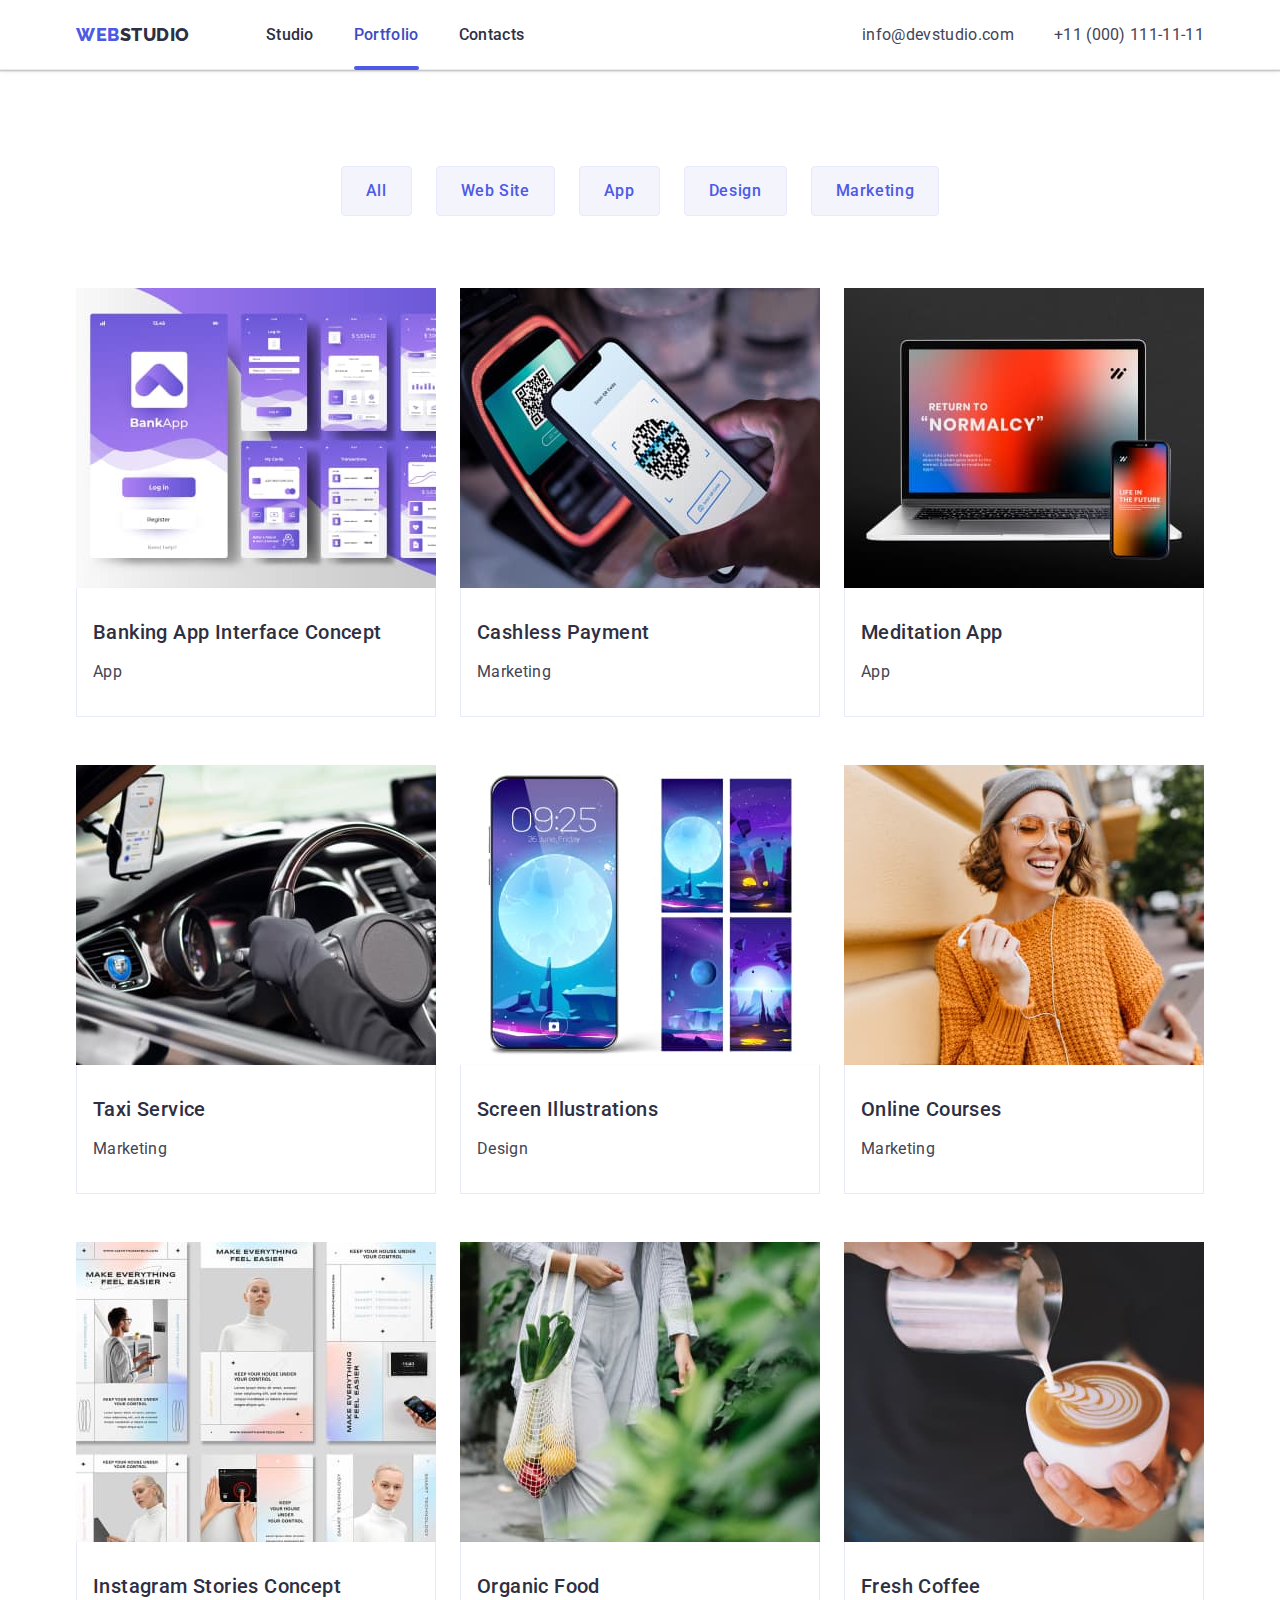
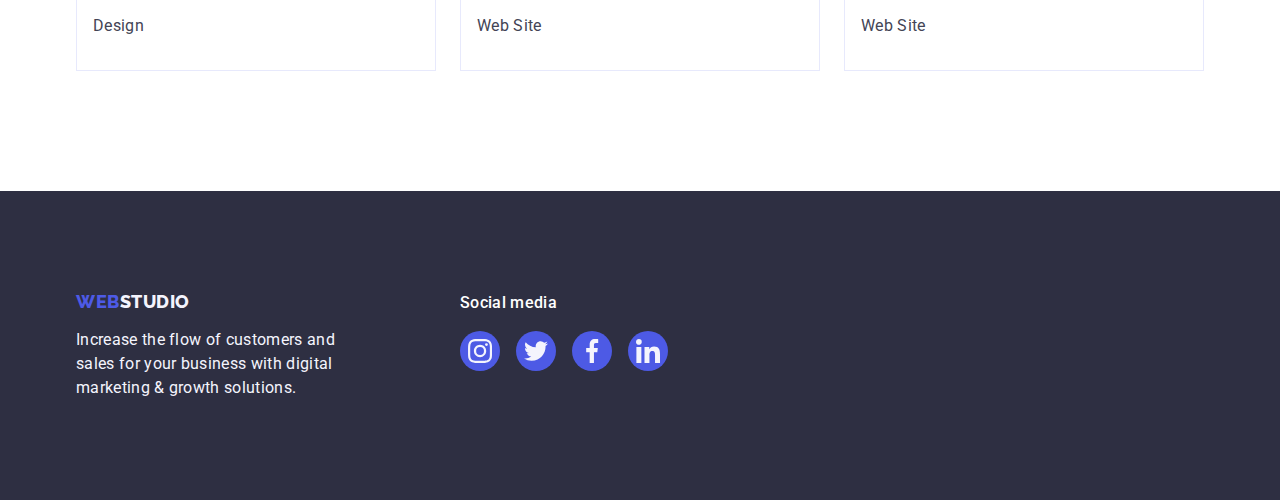
==== portfolio.html @ 05ad9bfc "Initial commit" ====
<!DOCTYPE html>
<html lang="en">
  <head>
    <meta charset="UTF-8" />
    <meta http-equiv="X-UA-Compatible" content="IE=edge" />
    <meta name="viewport" content="width=device-width, initial-scale=1.0" />
    <title>WebStudio</title>
    <link rel="preconnect" href="https://fonts.googleapis.com" />
    <link rel="preconnect" href="https://fonts.gstatic.com" crossorigin />
    <link
      href="https://fonts.googleapis.com/css2?family=Raleway:wght@800&family=Roboto:wght@400;500;700;900&display=swap"
      rel="stylesheet"
    />
    <link
      rel="stylesheet"
      href="https://cdnjs.cloudflare.com/ajax/libs/modern-normalize/1.1.0/modern-normalize.min.css"
    />
    <link rel="stylesheet" href="./css/styles.css" />
  </head>
  <body>
    <!-- Headers -->

    <header class="header-main">
      <!-- Navigation on the page -->

      <div class="header-container container">
        <nav class="site-nav">
          <a class="link top-link" href="./index.html"
            >Web<span class="top-logo">Studio</span></a
          >
          <ul class="list nav-list">
            <li class="item"><a class="link header-link" href="./index.html">Studio</a></li>
            <li class="item">
              <a class="link header-link active" href="./portfolio.html">Portfolio</a>
            </li>
            <li class="item"><a class="link header-link" href="">Contacts</a></li>
          </ul>
        </nav>
        <address class="site-cont">
          <ul class="list nav-list">
            <li class="item">
              <a class="link" href="mailto:info@devstudio.com"
                >info@devstudio.com</a
              >
            </li>
            <li class="item">
              <a class="link" href="tel:+110001111111">+11 (000) 111-11-11</a>
            </li>
          </ul>
        </address>
      </div>
    </header>

    <!-- Main block -->

    <main>
      <section class="section portfolio-main">
        <div class="container">
          <h1 class="visually-hidden">Portfolio</h1>

          <!-- Section button -->

            <ul class="list portfolio-list">
              <li class="portfolio-item">
                <button class="button in-btn" type="button">All</button>
              </li>
              <li class="portfolio-item">
                <button class="button in-btn" type="button">Web Site</button>
              </li>
              <li class="portfolio-item">
                <button class="button in-btn" type="button">App</button>
              </li>
              <li class="portfolio-item">
                <button class="button in-btn" type="button">Design</button>
              </li>
              <li class="portfolio-item">
                <button class="button in-btn" type="button">Marketing</button>
              </li>
            </ul>

          <!-- Section Cards -->


            <ul class="list card-list">
              <li class="card-item">
                <a class="link card-link" href="">
                  <div class="card-list-img-wrapper">
                    <img class="card-img"
                      src="./images/app/bankingapp.jpg"
                      alt="bankingapp"
                      width="360"
                    />
                    <p class="overlay">
                      14 Stylish and User-Friendly App Design Concepts · Task
                      Manager App · Calorie Tracker App · Exotic Fruit Ecommerce
                      App · Cloud Storage App
                    </p>
                  </div>
                      <div class="card-subtitle">
                        <h2 class="section-title card-title">
                        Banking App Interface Concept</h2>
                        <p class="section-card">App</p>
                      </div>
                </a>
              </li>

              <li class="card-item">
                <a class="link card-link" href="">
                  <div class="card-list-img-wrapper">
                    <img class="card-img"
                      src="./images/app/cashless.jpg"
                      alt="cashlesspayment"
                      width="360"
                    />
                    <p class="overlay">
                      14 Stylish and User-Friendly App Design Concepts · Task
                      Manager App · Calorie Tracker App · Exotic Fruit Ecommerce
                      App · Cloud Storage App
                    </p>
                  </div>
                    <div class="card-subtitle">
                      <h2 class="section-title card-title">Cashless Payment</h2>
                      <p class="section-card">Marketing</p>
                    </div>
                </a>
              </li>

              <li class="card-item">
                <a class="link card-link" href="">
                  <div class="card-list-img-wrapper">
                    <img class="card-img"
                      src="./images/app/meditationapp.jpg"
                      alt="meditationapp"
                      width="360"
                    />
                    <p class="overlay">
                      14 Stylish and User-Friendly App Design Concepts · Task
                      Manager App · Calorie Tracker App · Exotic Fruit Ecommerce
                      App · Cloud Storage App
                    </p>
                  </div>
                  <div class="card-subtitle">
                    <h2 class="section-title card-title">Meditation App</h2>
                    <p class="section-card">App</p>
                  </div>
                </a>
              </li>

              <li class="card-item">
                <a class="link card-link" href="">
                  <div class="card-list-img-wrapper">
                    <img class="card-img"
                      src="./images/app/taxiservice.jpg"
                      alt="taxiservice"
                      width="360"
                    />
                    <p class="overlay">
                      14 Stylish and User-Friendly App Design Concepts · Task
                      Manager App · Calorie Tracker App · Exotic Fruit Ecommerce
                      App · Cloud Storage App
                    </p>
                  </div>
                  <div class="card-subtitle">
                    <h2 class="section-title card-title">Taxi Service</h2>
                    <p class="section-card">Marketing</p>
                  </div>
                </a>
              </li>

              <li class="card-item">
                <a class="link card-link" href="">
                  <div class="card-list-img-wrapper">
                    <img class="card-img"
                      src="./images/app/screenillustration.jpg"
                      alt="screenillustration"
                      width="360"
                    />
                    <p class="overlay">
                      14 Stylish and User-Friendly App Design Concepts · Task
                      Manager App · Calorie Tracker App · Exotic Fruit Ecommerce
                      App · Cloud Storage App
                    </p>
                  </div>
                  <div class="card-subtitle">
                    <h2 class="section-title card-title">Screen Illustrations</h2>
                    <p class="section-card">Design</p>
                  </div>
                </a>
              </li>

              <li class="card-item">
                <a class="link card-link" href="">
                  <div class="card-list-img-wrapper">
                    <img class="card-img"
                      src="./images/app/onlinecourses.jpg"
                      alt="onlinecourses"
                      width="360"
                    />
                    <p class="overlay">
                      14 Stylish and User-Friendly App Design Concepts · Task
                      Manager App · Calorie Tracker App · Exotic Fruit Ecommerce
                      App · Cloud Storage App
                    </p>
                  </div>
                  <div class="card-subtitle">
                    <h2 class="section-title card-title">Online Courses</h2>
                    <p class="section-card">Marketing</p>
                  </div>
                </a>
              </li>

              <li class="card-item">
                <a class="link card-link" href="">
                  <div class="card-list-img-wrapper">
                    <img class="card-img"
                      src="./images/app/instagramstories.jpg"
                      alt="instagramstories"
                      width="360"
                    />
                    <p class="overlay">
                      14 Stylish and User-Friendly App Design Concepts · Task
                      Manager App · Calorie Tracker App · Exotic Fruit Ecommerce
                      App · Cloud Storage App
                    </p>
                  </div>
                  <div class="card-subtitle">
                    <h2 class="section-title card-title">
                      Instagram Stories Concept
                    </h2>
                    <p class="section-card">Design</p>
                  </div>
                </a>
              </li>

              <li class="card-item">
                <a class="link card-link" href="">
                    <div class="card-list-img-wrapper">
                      <img class="card-img"
                        src="./images/app/organicfood.jpg"
                        alt="organicfood"
                        width="360"
                      />
                      <p class="overlay">
                        14 Stylish and User-Friendly App Design Concepts · Task
                        Manager App · Calorie Tracker App · Exotic Fruit Ecommerce
                        App · Cloud Storage App
                      </p>
                    </div>
                  <div class="card-subtitle">
                    <h2 class="section-title card-title">Organic Food</h2>
                    <p class="section-card">Web Site</p>
                  </div>
                </a>
              </li>
              <li class="card-item">
                <a class="link card-link" href="">
                  <div class="card-list-img-wrapper">
                    <img class="card-img" src="./images/app/coffee.jpg" alt="coffee" width="360" />
                    <p class="overlay">
                      14 Stylish and User-Friendly App Design Concepts · Task
                      Manager App · Calorie Tracker App · Exotic Fruit Ecommerce
                      App · Cloud Storage App
                    </p>
                  </div>
                  <div class="card-subtitle">
                    <h2 class="section-title card-title">Fresh Coffee</h2>
                    <p class="section-card">Web Site</p>
                  </div>
                </a>
              </li>
            </ul>
</div>
      </section>
    </main>

    <!-- Footer -->

    <footer class="footer">
      <div class="container footer-main">
                  <div class="logo" >
                    <a class="link footer-link" href="./index.html"
                      >Web<span class="under-logo">Studio</span></a>
                    <p class="section-item slogan">
                      Increase the flow of customers and sales for your business with
                      digital marketing & growth solutions.
                    </p>
                  </div>

                      <!-- Footer icons -->

                  <div class="icons">
                    <p class="section-item footer-section-item">Social media</p>
                    <ul class="list socials footer-socials">
                      <li class="socials-items">
                        <a  class="socials-link link footer-social-link" href="https://instagram.com" target="_blank" rel="noopener noreferrer"
                        aria-label="Instagram icon">
                          <svg class="socials-icons" width="24" height="24">
                            <use href="./images/icon.svg#icon-instagram"></use>
                          </svg>
                        </a>
                      </li>
                      <li class="socials-items">
                        <a class="socials-link link footer-social-link" href="https://twitter.com" target="_blank" rel="noopener noreferrer"
                        aria-label="Twitter icon">
                          <svg class="socials-icons" width="24" height="24">
                            <use href="./images/icon.svg#icon-twitter"></use>
                          </svg>
                        </a>
                      </li>
                      <li class="socials-items">
                        <a class="socials-link link footer-social-link" href="https://facebook.com" target="_blank" rel="noopener noreferrer"
                        aria-label="Facebook icon">
                          <svg class="socials-icons" width="24" height="24">
                            <use href="./images/icon.svg#icon-facebook"></use>
                          </svg>
                        </a>
                      </li>
                      <li class="socials-items">
                        <a class="socials-link link footer-social-link" href="https://linkedin.com" target="_blank" rel="noopener noreferrer"
                        aria-label="Linkedin icon">
                          <svg class="socials-icons" width="24" height="24">
                            <use href="./images/icon.svg#icon-linkedin"></use>
                          </svg>
                        </a>
                      </li>
                    </ul>
                  </div>
        </div>

    </footer>
  </body>
</html>
---- css/styles.css ----
:root {
  /* Fonts */
  --primary-font: 'Roboto', sans-serif;
  --secondary-font: 'Raleway', sans-serif;
  /* bg color */
  --primary-bg-color: #ffffff;
  --secondary-bg-color: #2e2f42;
  --light-bg-color: #f4f4fd;
  --primary-brand-color: #4d5ae5;
  --action-color: #404bbf;
  --accent-color: #e7e9fc;
  --success-color: #31d0aa;
  --modal-bg-color: #fcfcfc;
  --modal-icon-bg-color: #d9d9d9;
  /* text color */
  --body-text-color: #434455;
  --subtle-text-color: #8e8f99;

  --animation-base: 250ms cubic-bezier(0.4, 0, 0.2, 1);
}

/* base style */

body {
  background-color: var(--primary-bg-color);
  font-family: var(--primary-font);
  font-style: normal;
  font-weight: 400;
  font-size: 16px;
  line-height: 1.5;
  letter-spacing: 0.02em;
  color: var(--body-text-color);
}
/* container */

.container {
  /* width: 100%; */
  width: 1158px;
  padding: 0px 15px;
  margin: 0 auto;
}

.visually-hidden {
  position: absolute;
  width: 1px;
  height: 1px;
  margin: -1px;
  border: 0;
  padding: 0;
  white-space: nowrap;
  clip-path: inset(100%);
  clip: rect(0 0 0 0);
  overflow: hidden;
}

img {
  display: block;
  max-width: 100%;
  height: auto;
}

/* reset */

p,
h1,
h2,
h3,
h4,
h5 {
  margin: 0;
}

ul {
  margin: 0;
  padding-left: 0;
}

.list {
  list-style: none;
}

.link {
  text-decoration: none;
}

/* button */

/* Site nav */

.header-main {
  border-bottom: 1px solid var(--accent-color);
  box-shadow: 0px 2px 1px rgba(46, 47, 66, 0.08),
    0px 1px 1px rgba(46, 47, 66, 0.16), 0px 1px 6px rgba(46, 47, 66, 0.08);
}

.header-container {
  display: flex;
  align-items: center;
}

.site-nav {
  display: flex;
  align-items: center;
}

.nav-list {
  display: flex;
}

.nav-list .item:not(:last-child) {
  margin-right: 40px;
}

.site-nav .link.top-link {
  margin-right: 76px;

  color: var(--primary-brand-color);
  font-family: var(--secondary-font);
  font-style: normal;
  font-weight: 800;
  font-size: 18px;
  line-height: 1.17;
  letter-spacing: 0.03em;
  text-transform: uppercase;
}

.site-nav .top-logo {
  color: var(--secondary-bg-color);
  font-family: var(--secondary-font);
  font-style: normal;
  font-weight: 800;
  font-size: 18px;
  line-height: 1.17;
  letter-spacing: 0.03em;
  text-transform: uppercase;
}

.site-nav .link {
  padding-top: 24px;
  padding-bottom: 24px;

  color: var(--secondary-bg-color);
  font-style: normal;
  font-weight: 500;
  transition: color var(--animation-base);
}

.site-nav .link:hover,
.site-nav .link:focus {
  color: var(--action-color);
}

.site-cont .link {
  color: var(--body-text-color);
  font-style: normal;
  transition: color var(--animation-base);
}

.site-cont .link:hover,
.site-cont .link:focus {
  color: var(--action-color);
  }

.site-cont {
  font-style: normal;
  margin-left: auto;
}

.header-link {
  position: relative;
}

.header-link::after {
  content: '';
  position: absolute;
  left: 0;
  bottom: -2px;

  display: block;
  width: 100%;
  height: 4px;
  border-radius: 2px;

  transform: scaleX(0);
  transition: color var(--animation-base);
}

.header-link.active {
  color: var(--action-color);
}

.header-link.active::after,
.header-link:hover::after,
.header-link:focus::after {
  background-color: var(--primary-brand-color);
  transform: scaleX(1);
}

/* Hero */
.hero-main {
  max-width: 1440px;
  margin: 0 auto;
  padding-top: 188px;
  padding-bottom: 188px;
  background-image: linear-gradient(
      rgba(46, 47, 66, 0.7),
      rgba(46, 47, 66, 0.7)
    ),
    url(../images/hero/people.jpg);
  background-color: var(--secondary-bg-color);
  background-repeat: no-repeat;
  background-position: center;
  background-size: cover;
}

.hero-title {
  display: block;
  margin-left: auto;
  margin-right: auto;
  margin-bottom: 48px;
  max-width: 496px;

  font-weight: 700;
  font-size: 56px;
  line-height: 1.07;
  text-align: center;
  letter-spacing: 0.02em;
  color: var(--primary-bg-color);
}

.hero-button {
  display: block;
  margin-left: auto;
  margin-right: auto;
  padding: 16px 32px;

  min-width: 169px;
  height: 56px;

  font-family: inherit;
  font-weight: 500;
  font-size: 16px;
  line-height: 1.5;
  align-items: center;
  letter-spacing: 0.04em;
  color: var(--primary-bg-color);
  cursor: pointer;
  background-color: var(--primary-brand-color);
  box-shadow: 0px 4px 4px rgba(0, 0, 0, 0.15);
  border-radius: 4px;
  border: none;
  transition: background-color var(--animation-base);
}

.hero-button:hover,
.hero-button:focus {
  background-color: var(--action-color);
}

/* Section */

.section-title {
  font-weight: 700;
  font-size: 36px;
  line-height: 1.11;
  letter-spacing: 0.02em;
  text-align: center;
  text-transform: capitalize;
  color: var(--secondary-bg-color);
}

.section-subtitle {
  font-weight: 500;
  font-size: 20px;
  line-height: 1.2;
  letter-spacing: 0.02em;
  color: var(--secondary-bg-color);
}

/* Section feature */

.feature-main {
  padding-top: 120px;
  padding-bottom: 120px;
}

.feature-list {
  display: flex;
  gap: 24px;
}

.feature-icon-top {
  display: flex;
  align-items: center;
  justify-content: center;
  width: 264px;
  height: 112px;
  margin-bottom: 8px;

  background: var(--light-bg-color);
  border-radius: 4px;
}

.feature-list-it {
  flex-basis: calc((100% - 72px) / 4);
}

.section-subtitle {
  margin-bottom: 8px;
}

/* Section  What are we doing  */

.doing-main {
  padding-bottom: 120px;
}

.doing-main .section-title {
  margin-bottom: 72px;
}

.doing-list {
  display: flex;
}

.doing-items:not(:last-child) {
  margin-right: 24px;
}

/* Section Team */

.team {
  /* max-width: 1440px; */
  margin: 0 auto;
  padding-top: 120px;
  padding-bottom: 120px;
  background-color: var(--light-bg-color);
}

.team-item {
  background-color: var(--primary-bg-color);
  box-shadow: 0px 1px 6px rgba(46, 47, 66, 0.08),
    0px 1px 1px rgba(46, 47, 66, 0.16), 0px 2px 1px rgba(46, 47, 66, 0.08);
  border-radius: 0px 0px 4px 4px;
}

.team-title {
  margin-bottom: 72px;
}

.team-list {
  display: flex;
}

.team-subtitle {
  /* margin-bottom: 8px; */
  padding: 32px 0;
  border-radius: 0px 0px 4px 4px;
}

.team-list .team-item:not(:last-child) {
  margin-right: 24px;
}

.team-subtitle > .section-subtitle,
.team-subtitle > .section-item {
  text-align: center;
}

/* Customer styles */

.customer-section {
  padding-top: 120px;
  padding-bottom: 120px;
}
.container {
}

.customer-title {
  margin-bottom: 72px;
  line-height: 1.1;
}
.clients-list {
  display: flex;
  align-items: center;
  gap: 24px;
}
.list {
}
.clients-items {
  display: flex;
  justify-content: center;
  width: calc(100% - 120px / 6);
}

.clients-link {
  display: flex;
  align-items: center;
  justify-content: center;
  width: 168px;
  height: 88px;

  border: 1px solid var(--subtle-text-color);
  border-radius: 4px;
  color: var(--subtle-text-color);
  transition: color var(--animation-base), border-color var(--animation-base) ;
}

.clients-link:hover,
.clients-link:focus {
  border-color: var(--action-color);
  color: var(--action-color);
}

.clients-icons {
  fill: currentColor;
}

/* Socials icons */

.list {
}

.socials {
  display: flex;
  justify-content: center;
  gap: 24px;
}
.socials-items {
}

.socials-link {
  display: flex;
  justify-content: center;
  align-items: center;

  width: 40px;
  height: 40px;

  fill: var(--light-bg-color);
  background-color: var(--primary-brand-color);
  border-radius: 50%;
  transition: background-color var(--animation-base);
}

.socials-link:hover,
.socials-link:focus {
  background-color: var(--action-color);
}

/* Section button */

/* .button {
  font-family: inherit;
  font-weight: 500;
  font-size: 16px;
  line-height: 1.5;
  letter-spacing: 0.04em;
  color: var(--primary-brand-color);
  background-color: var(--light-bg-color);
  transition: color var(--animation-base), background-color var(--animation-base);
} */

/* action filter */

/* .button:hover,
.button:focus {
  font-family: inherit;
  font-weight: 500;
  font-size: 16px;
  line-height: 1.5;
  align-items: center;
  letter-spacing: 0.04em;
  color: var(--primary-bg-color);
  cursor: pointer;
  background-color: var(--action-color);
} */

/* Section card */

.card-title {
  font-weight: 500;
  font-size: 20px;
  line-height: 1.2;
}

.section-card {
  font-family: inherit;
  font-weight: 400;
  font-size: 16px;
  line-height: 1.5;
  letter-spacing: 0.02em;
  color: var(--body-text-color);
}

.card-link {
  display: block;
  transition: box-shadow var(--animation-base);

}

.card-link:hover,
.card-link:focus {
  box-shadow: 0px 1px 6px rgba(46, 47, 66, 0.08),
    0px 1px 1px rgba(46, 47, 66, 0.16), 0px 2px 1px rgba(46, 47, 66, 0.08);
}

/* Footer */

.footer {
  /* max-width: 1440px; */
  margin: 0 auto;
  padding: 100px 0;
  background-color: var(--secondary-bg-color);
}

.footer-main {
  display: flex;
  gap: 120px;
  align-items: baseline;
}

.footer .link {
  color: var(--primary-brand-color);
  font-family: var(--secondary-font);
  font-style: normal;
  font-weight: 800;
  font-size: 18px;
  line-height: 1.17;
  letter-spacing: 0.03em;
  text-transform: uppercase;
}

.footer .under-logo {
  color: var(--light-bg-color);
  font-family: var(--secondary-font);
  font-style: normal;
  font-weight: 800;
  font-size: 18px;
  line-height: 1.17;
  letter-spacing: 0.03em;
  text-transform: uppercase;
}

.under-logo {
  display: inline-block;
}

.footer-link {
  display: inline-block;
  margin-bottom: 16px;
}

.slogan {
  max-width: 264px;

  color: var(--light-bg-color);
}

.footer-socials {
  gap: 16px;
}

.footer-section-item {
  margin-bottom: 16px;

  font-weight: 500;
  font-size: 16px;
  line-height: 1.5;
  letter-spacing: 0.02em;

  color: var(--primary-bg-color);
}

.footer-social-link:hover,
.footer-social-link:focus {
  background-color: var(--success-color);
}

/* Section Portfolio */

/* Section button */
  
.portfolio-main {
  padding-top: 96px;
  padding-bottom: 120px;
}

.portfolio-list {
  display: flex;
  flex-direction: row;
  justify-content: center;
  align-items: center;
  margin-left: auto;
  margin-right: auto;
  gap: 24px;
  margin-bottom: 72px;
}

.in-btn {
  padding: 12px 24px;
  border: 1px solid var(--accent-color);
  border-radius: 4px;

  font-family: inherit;
  font-weight: 500;
  font-size: 16px;
  line-height: 1.5;
  letter-spacing: 0.04em;
  cursor: pointer;
  align-items: center;

  color: var(--primary-brand-color);
  background-color: var(--light-bg-color);
  transition: color var(--animation-base), background-color var(--animation-base),
  box-shadow var(--animation-base), border var(--animation-base);
}

.in-btn:hover,
.in-btn:focus {
  box-shadow: 0px 3px 1px rgba(0, 0, 0, 0.1), 0px 2px 1px rgba(0, 0, 0, 0.08),
    0px 2px 2px rgba(0, 0, 0, 0.12);
  border: 1px solid transparent;
  color: var(--primary-bg-color);
  background-color: var(--action-color);
}

.card-wrapper {
  padding-bottom: 120px;
}

.card-list {
  display: flex;
  flex-wrap: wrap;
  column-gap: 24px;
  row-gap: 48px;
}

.card-link {
  
}

.card-item {
  flex-basis: calc((100% - 48px) / 3);
  transition: box-shadow var(--animation-base);
}

.card-item:hover,
.card-item:focus {
  box-shadow: 0px 1px 6px rgba(46, 47, 66, 0.08),
    0px 1px 1px rgba(46, 47, 66, 0.16), 0px 2px 1px rgba(46, 47, 66, 0.08);
}

.card-subtitle {
  display: flex;
  flex-direction: column;
  justify-content: center;
  align-items: flex-start;
  gap: 8px;
  border: 1px solid var(--accent-color);
  border-top: none;
  padding: 32px 16px;
}

.card-title {
  margin-bottom: 8px;
}

.card-list-img-wrapper {
  position: relative;
  overflow: hidden;
}

.overlay {
  position: absolute;
  top: 0;
  left: 0;
  width: 100%;
  height: 100%;
  overflow: auto;

  transform: translateY(100%);
  transition: transform var(--animation-base);

  color: var(--light-bg-color);
  background-color: var(--primary-brand-color);
  font-family: inherit;
  font-style: normal;
  font-weight: 400;
  font-size: 16px;
  line-height: 1.5;
  letter-spacing: 0.02em;
  padding: 40px 32px 164px 32px;
}

.card-link:hover .overlay,
.card-link:focus .overlay  {
  transform: translate(0, 0);
}

/**
  |============================
  | Modal styles
  |============================
*/

.backdrop {
  position: fixed;
  top: 0;
  left: 0;
  right: 0;
  bottom: 0;
  z-index: 100;

  background-color: rgba(46, 47, 66, 0.4);
  backdrop-filter: blur(6px);

  transition: opacity var(--animation-base), visibility var(--animation-base);
}

.backdrop.is-hidden {
  opacity: 0;
  visibility: hidden;
  pointer-events: none;
}

.modal {
  position: absolute;
  top: 50%;
  left: 50%;
  transform: translate(-50%, -50%);
  width: 408px;
  min-height: 584px;
  padding: 24px;

  background-color: var(--modal-bg-color);
  border-radius: 4px;
  box-shadow: 0px 1px 1px rgba(0, 0, 0, 0.14), 0px 1px 3px rgba(0, 0, 0, 0.12),
    0px 2px 1px rgba(0, 0, 0, 0.2);
}

.modal-btn {
  position: absolute;
  top: 24px;
  right: 24px;

  display: flex;
  justify-content: center;
  align-items: center;
  width: 24px;
  height: 24px;
  padding: 0;

  border-radius: 50%;
  cursor: pointer;
  color: var(--secondary-bg-color);
  background-color: var(--accent-color);
  border: 1px solid rgba(0, 0, 0, 0.1);
  transition: background-color var(--animation-base);
}

.modal-btn:hover,
.modal-btn:focus {
  background-color: var(--action-color);
  }

  .modal-btn:hover .modal-icon,
  .modal-btn:focus .modal-icon {
    fill: var(--primary-bg-color);
  }

.modal-icon {
  transition: fill var(--animation-base);
}
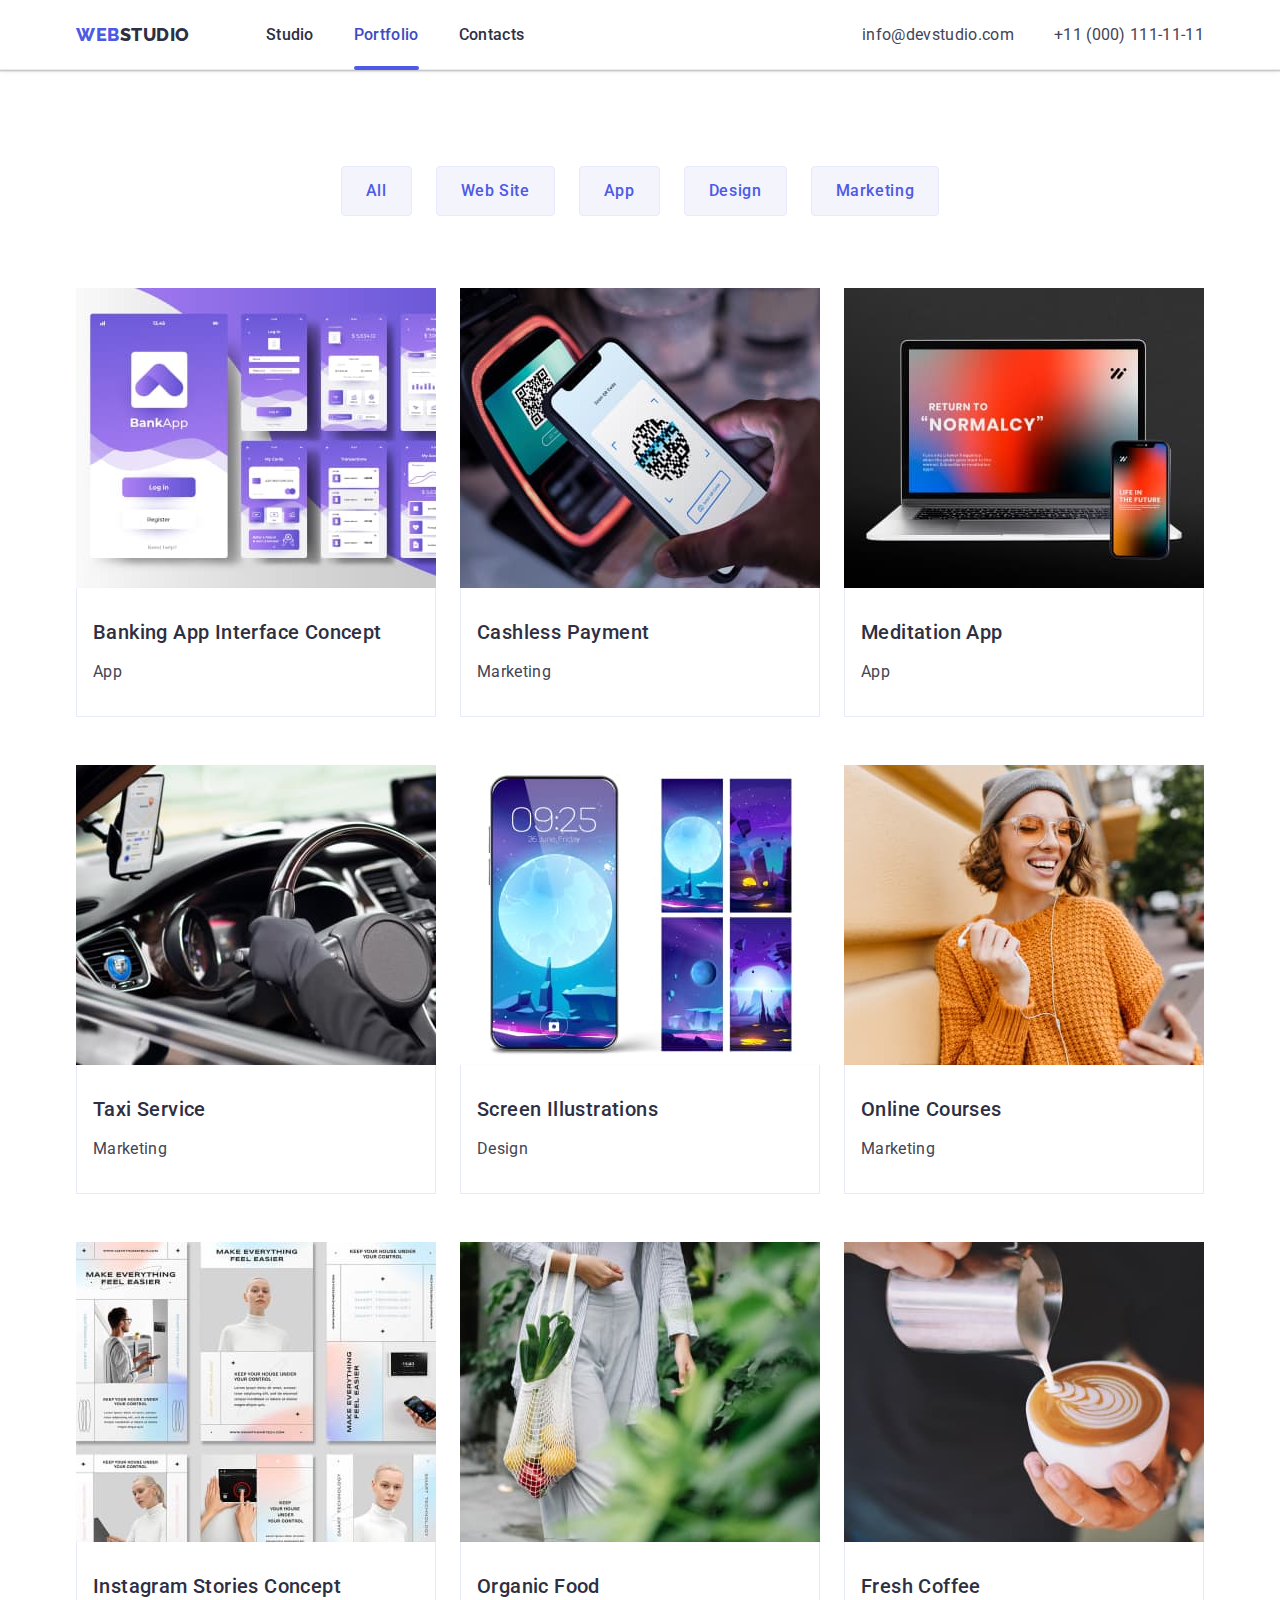
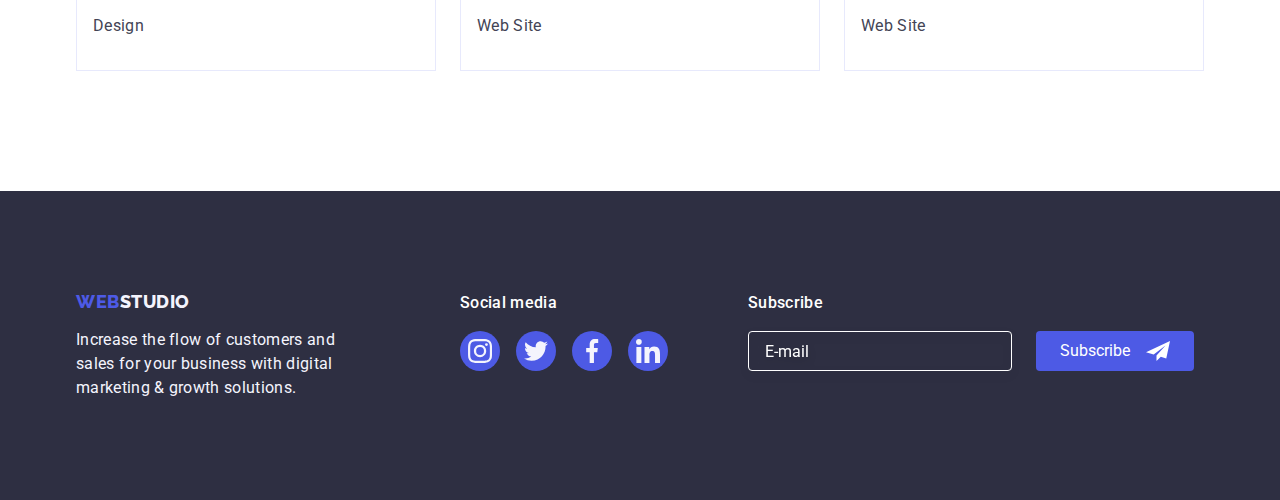
==== commit 55c15c88: "check footer" ====
--- a/portfolio.html
+++ b/portfolio.html
@@ -274,59 +274,70 @@
     </main>
 
     <!-- Footer -->
-
+    
     <footer class="footer">
       <div class="container footer-main">
-                  <div class="logo" >
-                    <a class="link footer-link" href="./index.html"
-                      >Web<span class="under-logo">Studio</span></a>
-                    <p class="section-item slogan">
-                      Increase the flow of customers and sales for your business with
-                      digital marketing & growth solutions.
-                    </p>
-                  </div>
-
-                      <!-- Footer icons -->
-
-                  <div class="icons">
-                    <p class="section-item footer-section-item">Social media</p>
-                    <ul class="list socials footer-socials">
-                      <li class="socials-items">
-                        <a  class="socials-link link footer-social-link" href="https://instagram.com" target="_blank" rel="noopener noreferrer"
-                        aria-label="Instagram icon">
-                          <svg class="socials-icons" width="24" height="24">
-                            <use href="./images/icon.svg#icon-instagram"></use>
-                          </svg>
-                        </a>
-                      </li>
-                      <li class="socials-items">
-                        <a class="socials-link link footer-social-link" href="https://twitter.com" target="_blank" rel="noopener noreferrer"
-                        aria-label="Twitter icon">
-                          <svg class="socials-icons" width="24" height="24">
-                            <use href="./images/icon.svg#icon-twitter"></use>
-                          </svg>
-                        </a>
-                      </li>
-                      <li class="socials-items">
-                        <a class="socials-link link footer-social-link" href="https://facebook.com" target="_blank" rel="noopener noreferrer"
-                        aria-label="Facebook icon">
-                          <svg class="socials-icons" width="24" height="24">
-                            <use href="./images/icon.svg#icon-facebook"></use>
-                          </svg>
-                        </a>
-                      </li>
-                      <li class="socials-items">
-                        <a class="socials-link link footer-social-link" href="https://linkedin.com" target="_blank" rel="noopener noreferrer"
-                        aria-label="Linkedin icon">
-                          <svg class="socials-icons" width="24" height="24">
-                            <use href="./images/icon.svg#icon-linkedin"></use>
-                          </svg>
-                        </a>
-                      </li>
-                    </ul>
-                  </div>
+        <div class="logo">
+          <a class="link footer-link" href="./index.html">Web<span class="under-logo">Studio</span></a>
+          <p class="section-item slogan">
+            Increase the flow of customers and sales for your business with
+            digital marketing & growth solutions.
+          </p>
         </div>
-
+    
+        <!-- Footer icons -->
+    
+        <div class="icons footer-icons">
+          <p class="section-item footer-section-item">Social media</p>
+          <ul class="list socials footer-socials">
+            <li class="socials-items">
+              <a class="socials-link link footer-social-link" href="https://instagram.com" target="_blank"
+                rel="noopener noreferrer" aria-label="Instagram icon">
+                <svg class="socials-icons" width="24" height="24">
+                  <use href="./images/icon.svg#icon-instagram"></use>
+                </svg>
+              </a>
+            </li>
+            <li class="socials-items">
+              <a class="socials-link link footer-social-link" href="https://twitter.com" target="_blank"
+                rel="noopener noreferrer" aria-label="Twitter icon">
+                <svg class="socials-icons" width="24" height="24">
+                  <use href="./images/icon.svg#icon-twitter"></use>
+                </svg>
+              </a>
+            </li>
+            <li class="socials-items">
+              <a class="socials-link link footer-social-link" href="https://facebook.com" target="_blank"
+                rel="noopener noreferrer" aria-label="Facebook icon">
+                <svg class="socials-icons" width="24" height="24">
+                  <use href="./images/icon.svg#icon-facebook"></use>
+                </svg>
+              </a>
+            </li>
+            <li class="socials-items">
+              <a class="socials-link link footer-social-link" href="https://linkedin.com" target="_blank"
+                rel="noopener noreferrer" aria-label="Linkedin icon">
+                <svg class="socials-icons" width="24" height="24">
+                  <use href="./images/icon.svg#icon-linkedin"></use>
+                </svg>
+              </a>
+            </li>
+          </ul>
+        </div>
+    
+        <!-- Footer subscribe -->
+    
+        <div class="footer-subscribe">
+          <p class="footer-sub-text">Subscribe</p>
+          <form class="footer-form">
+            <input class="footer-input" type="email" name="email" placeholder="E-mail">
+            <button class="footer-button" type="submit">Subscribe <svg class="footer-icon-sub" width="24" height="24">
+                <use href="./images/icon.svg#icon-Fly"></use>
+              </svg></button>
+          </form>
+        </div>
+      </div>
+    
     </footer>
   </body>
 </html>
--- a/css/styles.css
+++ b/css/styles.css
@@ -516,8 +516,12 @@
 
 .footer-main {
   display: flex;
-  gap: 120px;
+  /* gap: 120px; */
   align-items: baseline;
+}
+
+.footer-main > .logo {
+  margin-right: 120px;
 }
 
 .footer .link {
@@ -557,6 +561,10 @@
   color: var(--light-bg-color);
 }
 
+.footer-icons {
+  margin-right: 80px;
+}
+
 .footer-socials {
   gap: 16px;
 }
@@ -576,6 +584,90 @@
 .footer-social-link:focus {
   background-color: var(--success-color);
 }
+
+/* .footer-icons {
+  margin-right: 80px;
+} */
+
+/**
+  |============================
+  | Footer subscribe
+  |============================
+*/
+
+.footer-subscribe {
+  display: block;
+  /* width: 483px;
+  height: 80px; */
+}
+
+.footer-form {
+  display: flex;
+  position: relative;
+  gap: 24px;
+
+  /* justify-content: center;
+  align-items: center; */
+  
+}
+
+.footer-sub-text {
+  display: block;
+  margin-bottom: 16px;
+
+  font-family: 'Roboto';
+  font-style: normal;
+  font-weight: 500;
+  font-size: 16px;
+  line-height: 1.5;
+  color: var(--primary-bg-color);
+}
+
+.footer-input {
+
+  width: 264px;
+  height: 40px;
+
+  padding: 8px;
+  padding-left: 16px;
+  
+  color: var(--primary-bg-color);
+  background-color: transparent;
+
+  border: 1px solid #FFFFFF;
+  filter: drop-shadow(0px 4px 4px rgba(0, 0, 0, 0.15));
+  border-radius: 4px;
+
+}
+
+.footer-input::placeholder {
+  color: var(--primary-bg-color);
+}
+
+.footer-button {
+  display: flex;
+  justify-content: center;
+  align-items: center;
+  padding: 8px 24px;
+  gap: 16px;
+  cursor: pointer;
+
+  color: var(--primary-bg-color);
+  background: var(--primary-brand-color);
+  border: none;
+  border-radius: 4px;
+
+  transition: background-color var(--animation-base);
+}
+
+.footer-button:focus,
+.footer-button:hover {
+  background-color: var(--action-color);
+}
+
+
+.footer-icon-sub {}
+
 
 /* Section Portfolio */
 
@@ -729,7 +821,7 @@
   top: 50%;
   left: 50%;
   transform: translate(-50%, -50%);
-  width: 408px;
+  max-width: 408px;
   min-height: 584px;
   padding: 24px;
 
@@ -750,6 +842,7 @@
   width: 24px;
   height: 24px;
   padding: 0;
+  /* margin-bottom: 24px; */
 
   border-radius: 50%;
   cursor: pointer;
@@ -772,3 +865,215 @@
 .modal-icon {
   transition: fill var(--animation-base);
 }
+
+.modal-title {
+  display: block;
+  margin-top: 48px;
+  margin-bottom: 16px;
+
+  /* margin-block-start: 1em; */
+  /* margin-block-end: 1em; */
+  /* margin-inline-start: 0px; */
+  /* margin-inline-end: 0px; */
+
+  font-family: inherit;
+  font-style: normal;
+  font-weight: 500;
+  font-size: 16px;
+  line-height: 1.5;
+  text-align: center;
+  letter-spacing: 0.02em;
+
+  color: var(--secondary-bg-color)
+}
+
+.modal-sub-form {
+  position: relative;
+  display: flex;
+  flex-direction: column;
+  justify-content: center;
+}
+
+.modal-form-field {
+  display: box;
+  margin-bottom: 8px;
+
+  
+  font-family: inherit;
+  font-style: normal;
+  font-weight: 400;
+  font-size: 12px;
+  line-height: 1.17;
+  letter-spacing: 0.04em;
+
+  color: var(--subtle-text-color);
+}
+
+
+.modal-form-wrapper {
+  position: relative;
+  display: flex;
+  margin-top: 4px;
+  height: 40px;
+
+}
+
+.modal-form-input {
+  width: 100%;
+  padding: 8px;
+  padding-left: 38px;
+
+  outline: none;
+  border: 1px solid rgba(46, 47, 66, 0.4);
+  border-radius: 4px;
+  transition: border var(--animation-base);
+}
+
+.modal-form-input:focus {
+  border: 1px solid var(--primary-brand-color);
+  }
+
+.modal-form-icon {
+  position: absolute;
+  top: 50%;
+  left: 16px;
+
+  transform: translateY(-50%);
+  transition: fill var(--animation-base);
+
+}
+
+.modal-form-input:focus + .modal-form-icon {
+  fill: var(--action-color)
+}
+
+.modal-form-field-comm {
+    margin-bottom: 4px;
+
+    font-family: inherit;
+    font-style: normal;
+    font-weight: 400;
+    font-size: 12px;
+    line-height: 1.17;
+    letter-spacing: 0.04em;
+  
+    color: var(--subtle-text-color);
+}
+
+.modal-form-comm {
+  width: 100%;
+  min-height: 120px;
+  resize: none;
+  margin-bottom: 16px;
+  padding-top: 8px;
+  padding-left: 16px;
+
+  outline: none;
+  font-family: inherit;
+  font-style: normal;
+  font-weight: 400;
+  font-size: 12px;
+  line-height: 1.17;
+  letter-spacing: 0.04em;
+
+  /* NAVY BLUE modal */
+
+  color: rgba(46, 47, 66, 0.4);
+  border: 1px solid rgba(46, 47, 66, 0.4);
+  border-radius: 4px;
+
+  transition: border var(--animation-base);
+
+}
+
+.modal-form-comm:focus {
+  border: 1px solid var(--action-color);
+}
+
+.modal-form-agree {
+  display: flex;
+  align-items: center;
+  margin-bottom: 24px;
+}
+
+.modal-form-agree-box {
+  position: absolute;
+  width: 1px;
+  height: 1px;
+  margin: -1px;
+  border: 0;
+  padding: 0;
+  white-space: nowrap;
+  clip-path: inset(100%);
+  clip: rect(0 0 0 0);
+  overflow: hidden;
+} 
+
+.modal-form-checkbox {
+    display: flex;
+    justify-content: center;
+    align-items: center;
+    width: 16px;
+    height: 16px;
+    border: 1px solid rgba(46, 47, 66, 0.4);
+    cursor: pointer;
+    border-radius: 2px;
+    margin-right: 8px;
+
+    transition: background-color var(--animation-base);
+}
+
+.modal-checkbox-icon {
+ 
+}
+
+.modal-form-agree-box:checked + .modal-form-checkbox{
+   background-color: var(--action-color);
+   }
+
+
+.modal-form-agree-text {
+  font-family: inherit;
+  font-style: normal;
+  font-weight: 400;
+  font-size: 12px;
+  line-height: 1.17;
+  letter-spacing: 0.04em;
+
+  /* LIGHT SLATE */
+
+  color: var(--subtle-text-color);
+}
+
+.modal-form-agree-link {
+  color: var(--primary-brand-color);
+}
+
+.button {}
+
+.modal-form-btn {
+  display: flex;
+  margin-left: auto;
+  margin-right: auto;
+  justify-content: center;
+  align-items: center;
+  padding: 16px 32px;
+  gap: 10px;
+
+  width: 169px;
+  height: 56px;
+  
+  color: var(--primary-bg-color);
+  background: var(--primary-brand-color);
+  box-shadow: 0px 4px 4px rgba(0, 0, 0, 0.15);
+  border-radius: 4px;
+  border: none;
+  cursor: pointer;
+
+  transition: background-color var(--animation-base);
+}
+
+.modal-form-btn:focus,
+.modal-form-btn:hover {
+  background-color: var(--action-color);
+}